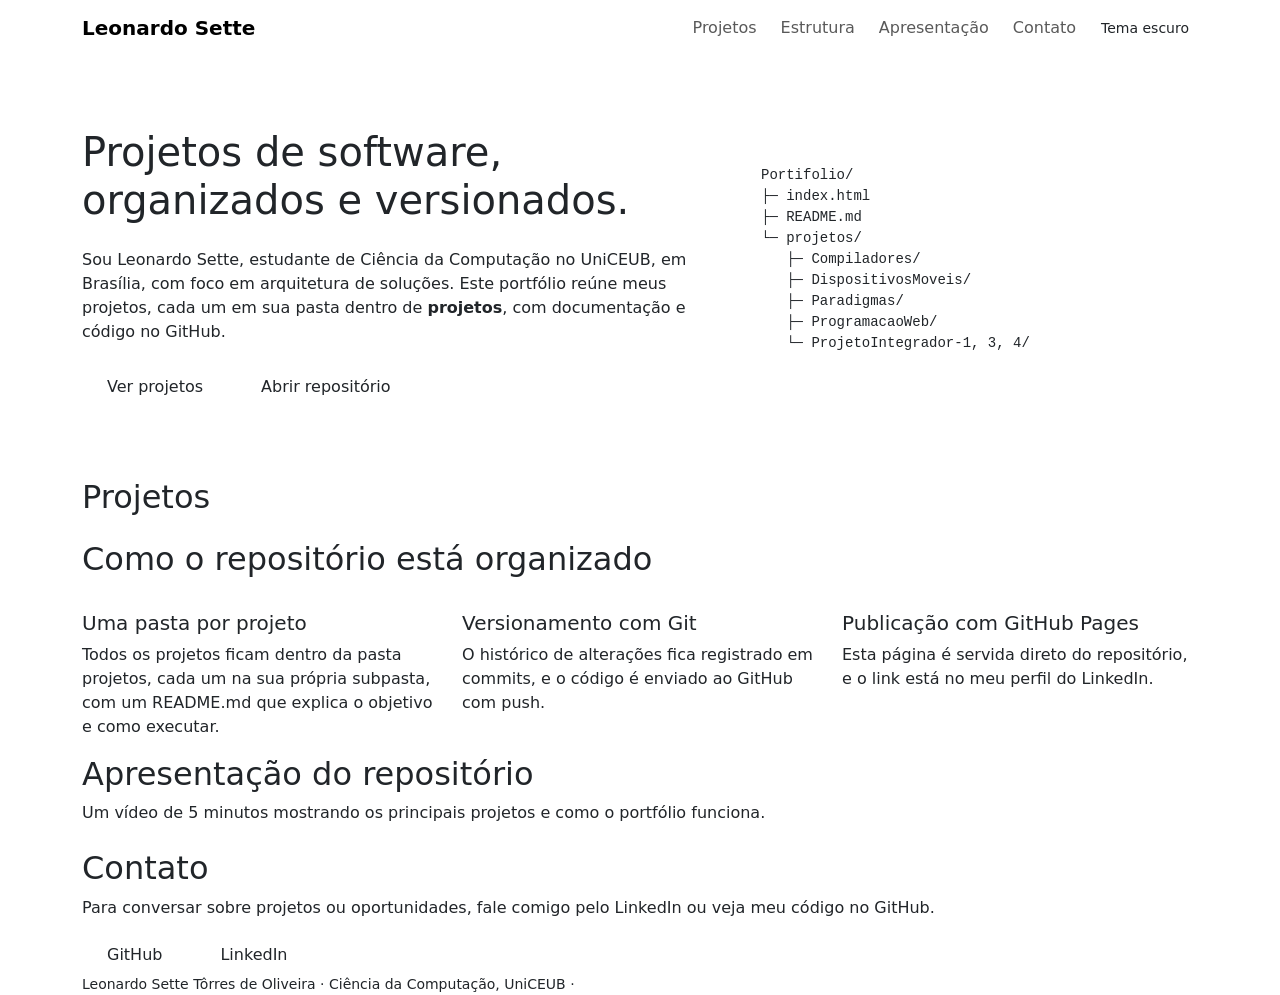
==== index.html @ b936204d "Add files via upload" ====
<!DOCTYPE html>
<html lang="pt-BR" data-bs-theme="light">
<head>
<meta charset="utf-8">
<meta name="viewport" content="width=device-width, initial-scale=1">
<title>Leonardo Sette | Portfólio</title>
<meta name="description" content="Portfólio de projetos acadêmicos e pessoais de Leonardo Sette, estudante de Ciência da Computação.">
<link rel="preconnect" href="https://fonts.googleapis.com">
<link rel="preconnect" href="https://fonts.gstatic.com" crossorigin>
<link href="https://fonts.googleapis.com/css2?family=Bricolage+Grotesque:wght@500;700;800&family=IBM+Plex+Sans:wght@400;500&family=IBM+Plex+Mono:wght@400&display=swap" rel="stylesheet">
<link href="https://cdn.jsdelivr.net/npm/bootstrap@5.3.3/dist/css/bootstrap.min.css" rel="stylesheet">
<link href="css/style.css" rel="stylesheet">
</head>
<body>

<nav class="navbar navbar-expand-md sticky-top">
  <div class="container">
    <a class="navbar-brand fw-bold" href="#inicio">Leonardo Sette</a>
    <button class="navbar-toggler" type="button" data-bs-toggle="collapse" data-bs-target="#menu" aria-controls="menu" aria-expanded="false" aria-label="Abrir menu">
      <span class="navbar-toggler-icon"></span>
    </button>
    <div class="collapse navbar-collapse" id="menu">
      <ul class="navbar-nav ms-auto align-items-md-center gap-md-2">
        <li class="nav-item"><a class="nav-link" href="#projetos">Projetos</a></li>
        <li class="nav-item"><a class="nav-link" href="#estrutura">Estrutura</a></li>
        <li class="nav-item"><a class="nav-link" href="#video">Apresentação</a></li>
        <li class="nav-item"><a class="nav-link" href="#contato">Contato</a></li>
        <li class="nav-item"><button id="tema" class="btn btn-sm btn-line" type="button" aria-label="Alternar tema claro e escuro">Tema escuro</button></li>
      </ul>
    </div>
  </div>
</nav>

<header id="inicio" class="py-5">
  <div class="container py-md-4">
    <div class="row g-5 align-items-center">
      <div class="col-lg-7">
        <h1>Projetos de software, organizados e versionados.</h1>
        <p class="lead-text mt-4">
          Sou Leonardo Sette, estudante de Ciência da Computação no UniCEUB, em Brasília, com foco em arquitetura de soluções.
          Este portfólio reúne meus projetos, cada um em sua pasta dentro de <strong>projetos</strong>, com documentação e código no GitHub.
        </p>
        <div class="d-flex flex-wrap gap-2 mt-4">
          <a class="btn btn-blue px-4" href="#projetos">Ver projetos</a>
          <a class="btn btn-line px-4" id="linkRepo" href="https://github.com/leonardosette/Portifolio" target="_blank" rel="noopener">Abrir repositório</a>
        </div>
      </div>
      <div class="col-lg-5">
        <pre class="tree" aria-label="Estrutura de pastas do repositório"><span class="dir">Portifolio/</span>
├─ index.html
├─ README.md
└─ <span class="dir">projetos/</span>
   ├─ Compiladores/
   ├─ DispositivosMoveis/
   ├─ Paradigmas/
   ├─ ProgramacaoWeb/
   └─ ProjetoIntegrador-1, 3, 4/</pre>
      </div>
    </div>
  </div>
</header>

<main>
  <section id="projetos">
    <div class="container">
      <h2 class="mb-4">Projetos</h2>
      <div id="lista"></div>
    </div>
  </section>

  <section id="estrutura">
    <div class="container">
      <h2>Como o repositório está organizado</h2>
      <div class="row g-4 mt-1">
        <div class="col-md-4"><h3 class="h5">Uma pasta por projeto</h3><p>Todos os projetos ficam dentro da pasta projetos, cada um na sua própria subpasta, com um README.md que explica o objetivo e como executar.</p></div>
        <div class="col-md-4"><h3 class="h5">Versionamento com Git</h3><p>O histórico de alterações fica registrado em commits, e o código é enviado ao GitHub com push.</p></div>
        <div class="col-md-4"><h3 class="h5">Publicação com GitHub Pages</h3><p>Esta página é servida direto do repositório, e o link está no meu perfil do LinkedIn.</p></div>
      </div>
    </div>
  </section>

  <section id="video">
    <div class="container">
      <h2>Apresentação do repositório</h2>
      <p class="mb-4">Um vídeo de 5 minutos mostrando os principais projetos e como o portfólio funciona.</p>
      <div class="row"><div class="col-lg-9"><div class="video" id="videoBox"></div></div></div>
    </div>
  </section>

  <section id="contato">
    <div class="container">
      <h2>Contato</h2>
      <p>Para conversar sobre projetos ou oportunidades, fale comigo pelo LinkedIn ou veja meu código no GitHub.</p>
      <div class="d-flex flex-wrap gap-2">
        <a class="btn btn-blue px-4" id="linkGithub" target="_blank" rel="noopener" href="https://github.com/leonardosette">GitHub</a>
        <a class="btn btn-line px-4" id="linkLinkedin" target="_blank" rel="noopener" href="#">LinkedIn</a>
      </div>
    </div>
  </section>
</main>

<footer>
  <div class="container small">Leonardo Sette Tôrres de Oliveira · Ciência da Computação, UniCEUB · <span id="ano"></span></div>
</footer>

<script src="https://cdn.jsdelivr.net/npm/bootstrap@5.3.3/dist/js/bootstrap.bundle.min.js" defer></script>
<script src="js/main.js" defer></script>
</body>
</html>
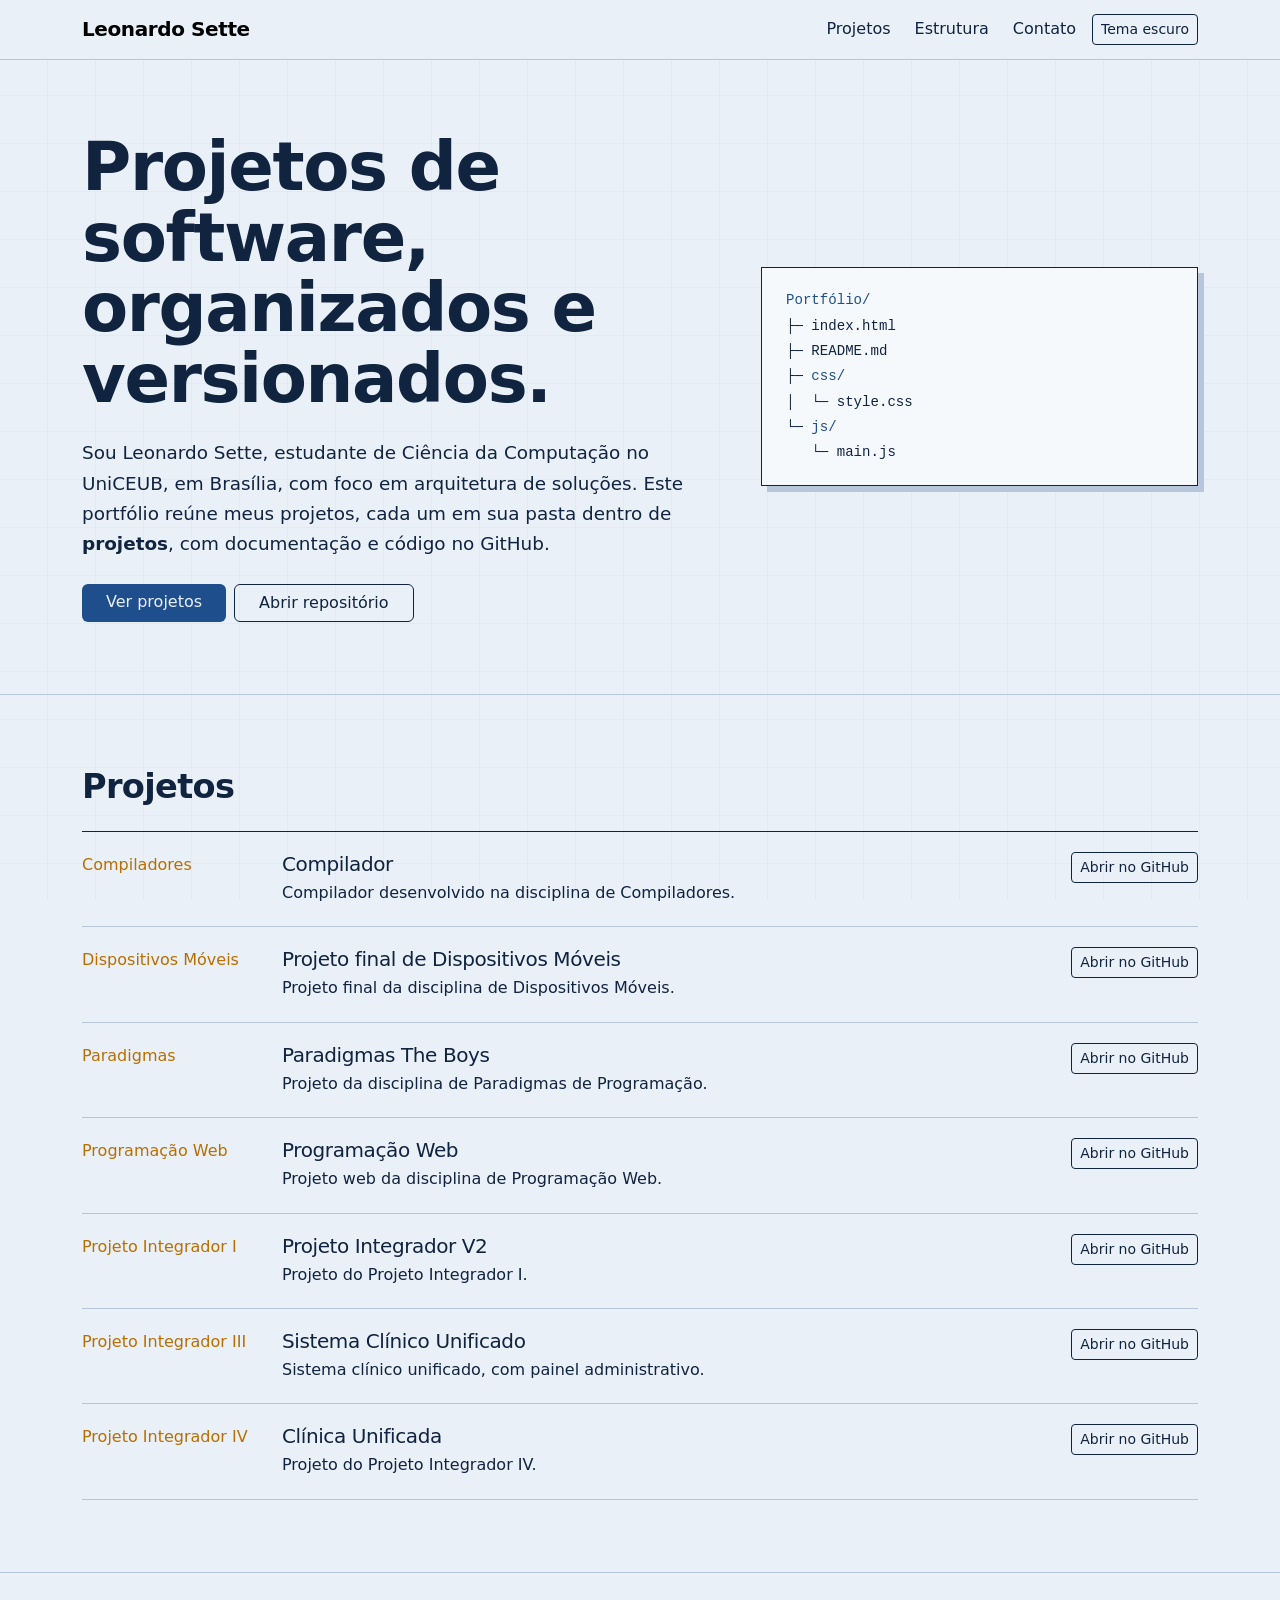
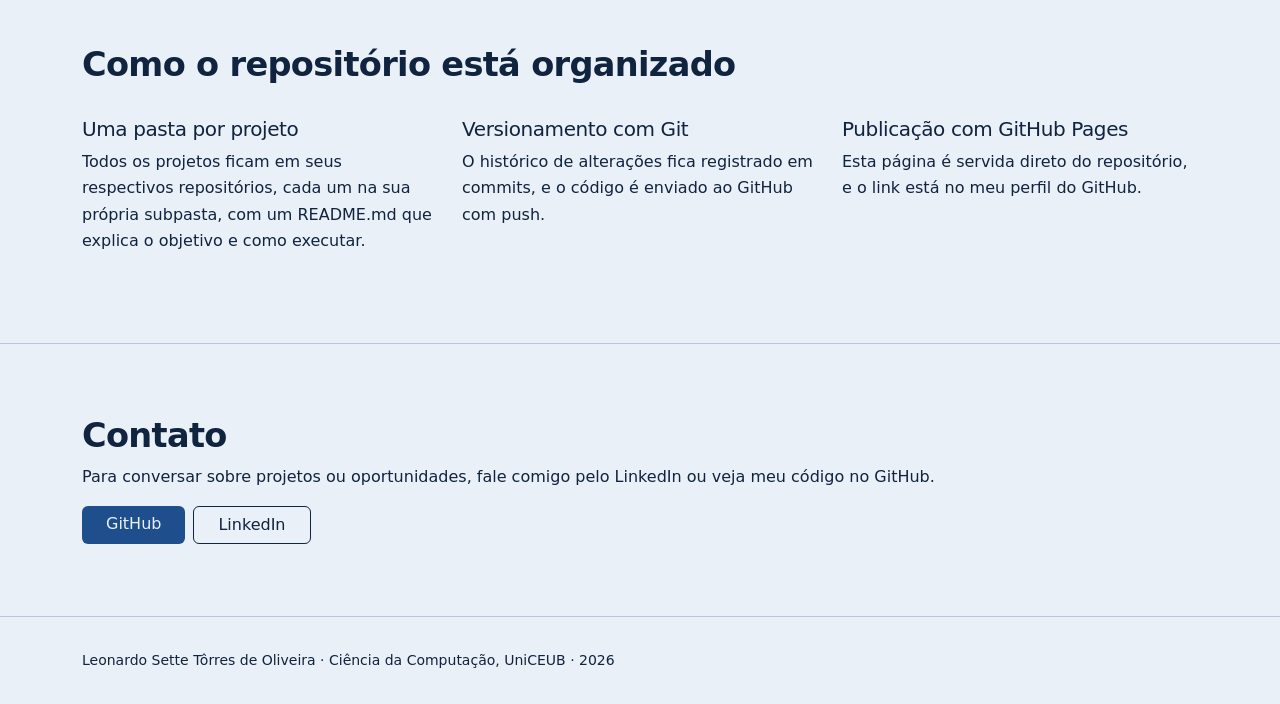
==== commit 0ba10314: "adicao-da-pagina" ====
--- a/index.html
+++ b/index.html
@@ -23,7 +23,6 @@
       <ul class="navbar-nav ms-auto align-items-md-center gap-md-2">
         <li class="nav-item"><a class="nav-link" href="#projetos">Projetos</a></li>
         <li class="nav-item"><a class="nav-link" href="#estrutura">Estrutura</a></li>
-        <li class="nav-item"><a class="nav-link" href="#video">Apresentação</a></li>
         <li class="nav-item"><a class="nav-link" href="#contato">Contato</a></li>
         <li class="nav-item"><button id="tema" class="btn btn-sm btn-line" type="button" aria-label="Alternar tema claro e escuro">Tema escuro</button></li>
       </ul>
@@ -42,19 +41,17 @@
         </p>
         <div class="d-flex flex-wrap gap-2 mt-4">
           <a class="btn btn-blue px-4" href="#projetos">Ver projetos</a>
-          <a class="btn btn-line px-4" id="linkRepo" href="https://github.com/leonardosette/Portifolio" target="_blank" rel="noopener">Abrir repositório</a>
+          <a class="btn btn-line px-4" id="linkRepo" href="https://github.com/leonardosette/Portfolio" target="_blank" rel="noopener">Abrir repositório</a>
         </div>
       </div>
       <div class="col-lg-5">
-        <pre class="tree" aria-label="Estrutura de pastas do repositório"><span class="dir">Portifolio/</span>
+        <pre class="tree" aria-label="Estrutura de arquivos do portfólio"><span class="dir">Portfólio/</span>
 ├─ index.html
 ├─ README.md
-└─ <span class="dir">projetos/</span>
-   ├─ Compiladores/
-   ├─ DispositivosMoveis/
-   ├─ Paradigmas/
-   ├─ ProgramacaoWeb/
-   └─ ProjetoIntegrador-1, 3, 4/</pre>
+├─ <span class="dir">css/</span>
+│  └─ style.css
+└─ <span class="dir">js/</span>
+   └─ main.js</pre>
       </div>
     </div>
   </div>
@@ -72,18 +69,10 @@
     <div class="container">
       <h2>Como o repositório está organizado</h2>
       <div class="row g-4 mt-1">
-        <div class="col-md-4"><h3 class="h5">Uma pasta por projeto</h3><p>Todos os projetos ficam dentro da pasta projetos, cada um na sua própria subpasta, com um README.md que explica o objetivo e como executar.</p></div>
+        <div class="col-md-4"><h3 class="h5">Uma pasta por projeto</h3><p>Todos os projetos ficam em seus respectivos repositórios, cada um na sua própria subpasta, com um README.md que explica o objetivo e como executar.</p></div>
         <div class="col-md-4"><h3 class="h5">Versionamento com Git</h3><p>O histórico de alterações fica registrado em commits, e o código é enviado ao GitHub com push.</p></div>
-        <div class="col-md-4"><h3 class="h5">Publicação com GitHub Pages</h3><p>Esta página é servida direto do repositório, e o link está no meu perfil do LinkedIn.</p></div>
+        <div class="col-md-4"><h3 class="h5">Publicação com GitHub Pages</h3><p>Esta página é servida direto do repositório, e o link está no meu perfil do GitHub.</p></div>
       </div>
-    </div>
-  </section>
-
-  <section id="video">
-    <div class="container">
-      <h2>Apresentação do repositório</h2>
-      <p class="mb-4">Um vídeo de 5 minutos mostrando os principais projetos e como o portfólio funciona.</p>
-      <div class="row"><div class="col-lg-9"><div class="video" id="videoBox"></div></div></div>
     </div>
   </section>
 
--- a/css/style.css
+++ b/css/style.css
@@ -0,0 +1,53 @@
+/* Portfólio de Leonardo Sette: tema "planta de arquitetura" */
+
+/* Tema "planta de arquitetura": papel azulado e tinta marinho */
+:root, [data-bs-theme="light"] {
+  --paper: #eaf0f7; --ink: #10233f; --line: #b7c6da; --blue: #1f4e8c; --mark: #b86e00; --panel: #f6f9fc;
+  --bs-body-bg: var(--paper); --bs-body-color: var(--ink); --bs-link-color: var(--blue);
+}
+[data-bs-theme="dark"] {
+  --paper: #0f2742; --ink: #e6eef8; --line: #2d4a70; --blue: #8fb8f0; --mark: #f0b44c; --panel: #14304f;
+  --bs-body-bg: var(--paper); --bs-body-color: var(--ink); --bs-link-color: var(--blue);
+}
+body {
+  font-family: "IBM Plex Sans", system-ui, sans-serif; line-height: 1.65;
+  background-image: linear-gradient(var(--line) 1px, transparent 1px), linear-gradient(90deg, var(--line) 1px, transparent 1px);
+  background-size: 48px 48px; background-position: -1px -1px;
+  background-attachment: fixed;
+}
+body::before { content: ""; position: fixed; inset: 0; background: var(--paper); opacity: .88; z-index: -1; }
+h1, h2, h3, .navbar-brand { font-family: "Bricolage Grotesque", system-ui, sans-serif; letter-spacing: -.02em; }
+h1 { font-weight: 800; font-size: clamp(2.4rem, 6vw, 4.2rem); line-height: 1.05; }
+h2 { font-weight: 700; font-size: clamp(1.6rem, 3vw, 2.1rem); }
+a { text-underline-offset: 3px; }
+.navbar { background: color-mix(in srgb, var(--paper) 92%, transparent); border-bottom: 1px solid var(--line); backdrop-filter: blur(6px); }
+.navbar .nav-link { color: var(--ink); }
+.navbar .nav-link:hover { color: var(--blue); }
+section { padding: 4.5rem 0; border-top: 1px solid var(--line); }
+.lead-text { max-width: 60ch; font-size: 1.15rem; }
+.btn-blue { background: var(--blue); color: var(--paper); border: 0; font-weight: 500; }
+.btn-blue:hover { background: var(--ink); color: var(--paper); }
+.btn-line { border: 1px solid var(--ink); color: var(--ink); background: transparent; }
+.btn-line:hover { background: var(--ink); color: var(--paper); }
+.btn:focus-visible, a:focus-visible, button:focus-visible { outline: 3px solid var(--mark); outline-offset: 2px; }
+
+/* A estrutura do repositório é o elemento de destaque */
+.tree {
+  background: var(--panel); border: 1.5px solid var(--ink); padding: 1.25rem 1.5rem;
+  font-family: "IBM Plex Mono", ui-monospace, monospace; font-size: .88rem; line-height: 1.8; overflow-x: auto; margin: 0;
+  box-shadow: 6px 6px 0 var(--line);
+}
+.tree .dir { color: var(--blue); }
+.tree .hot { color: var(--mark); }
+
+.proj { display: grid; grid-template-columns: 11rem 1fr auto; gap: 1rem 1.5rem; align-items: start; padding: 1.25rem 0; border-bottom: 1px solid var(--line); }
+.proj:first-child { border-top: 1.5px solid var(--ink); }
+.proj .materia { font-weight: 500; color: var(--mark); }
+.proj h3 { font-size: 1.25rem; margin: 0 0 .25rem; }
+.proj p { margin: 0; max-width: 60ch; }
+@media (max-width: 767px) { .proj { grid-template-columns: 1fr; gap: .4rem; } }
+
+.video { position: relative; aspect-ratio: 16 / 9; border: 1.5px solid var(--ink); background: var(--panel); box-shadow: 6px 6px 0 var(--line); }
+.video iframe { position: absolute; inset: 0; width: 100%; height: 100%; border: 0; }
+footer { border-top: 1px solid var(--line); padding: 2rem 0; }
+@media (prefers-reduced-motion: reduce) { * { transition: none !important; animation: none !important; } }
